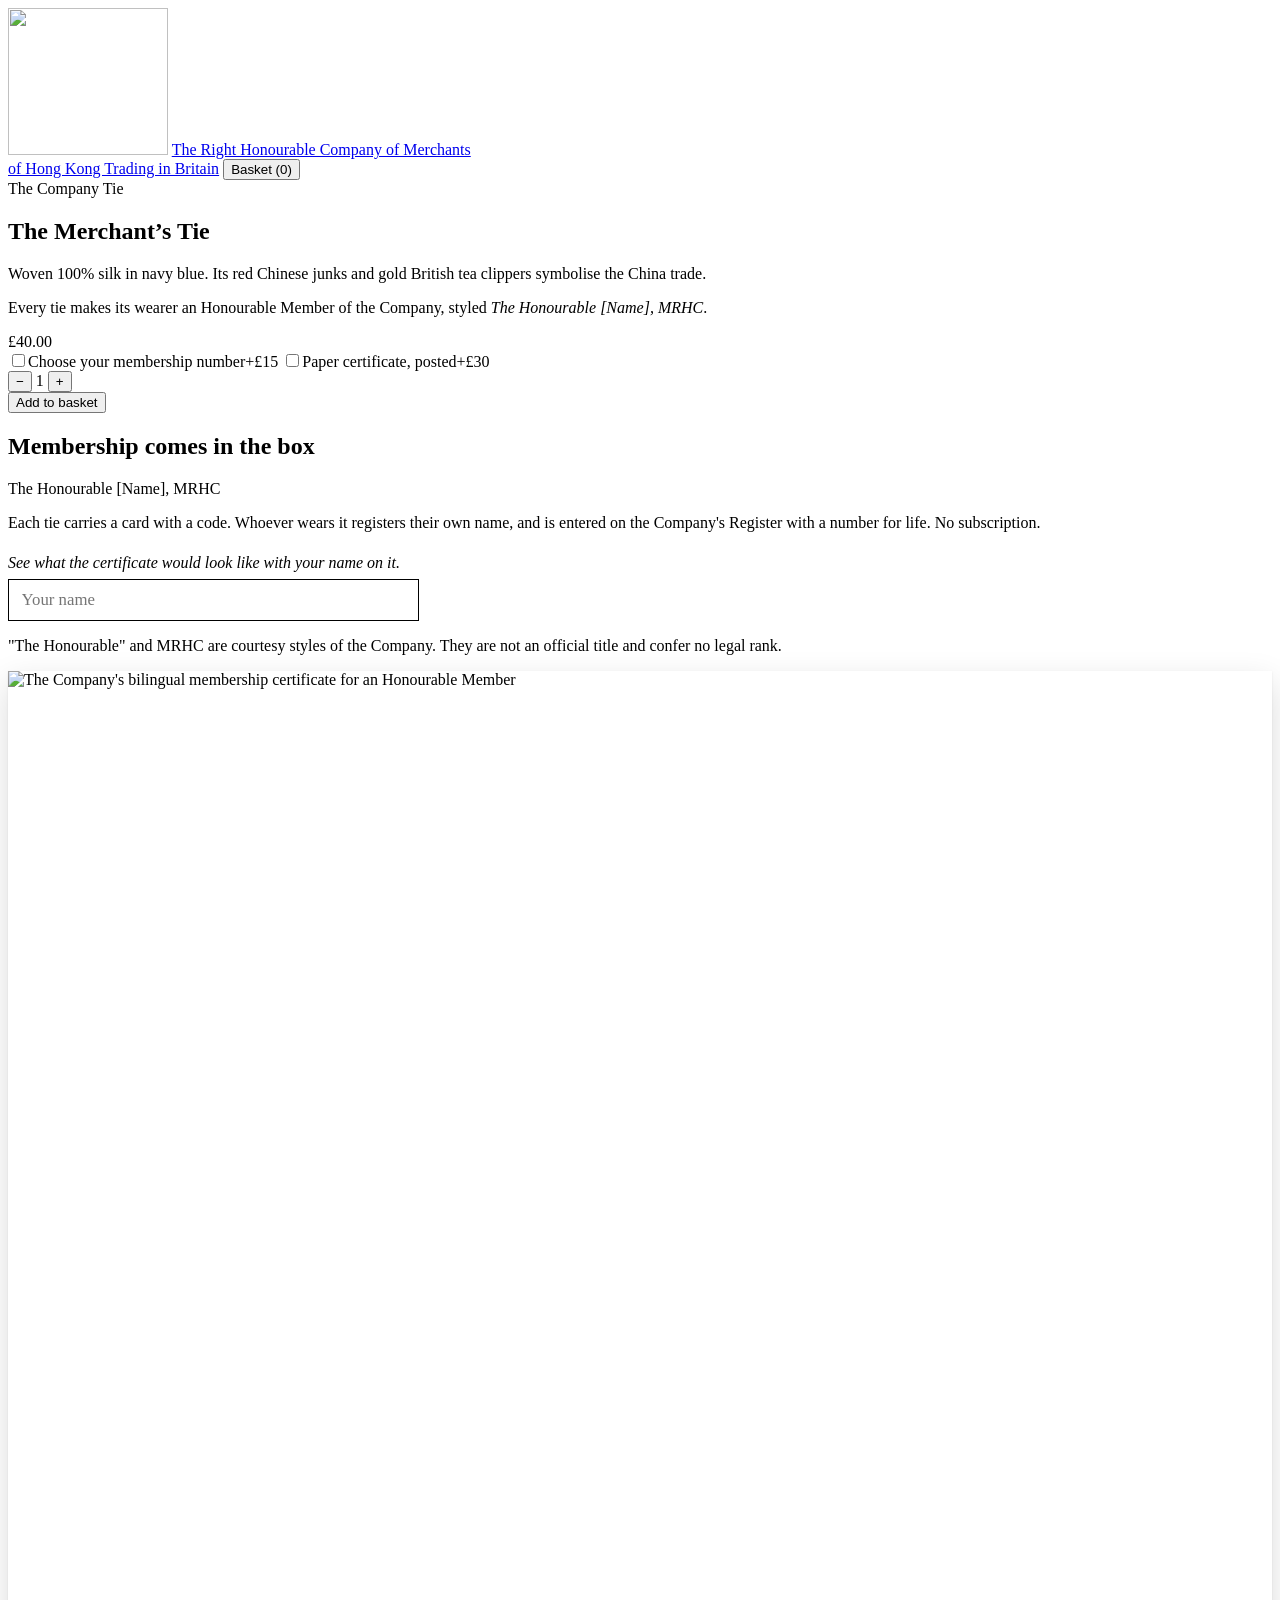
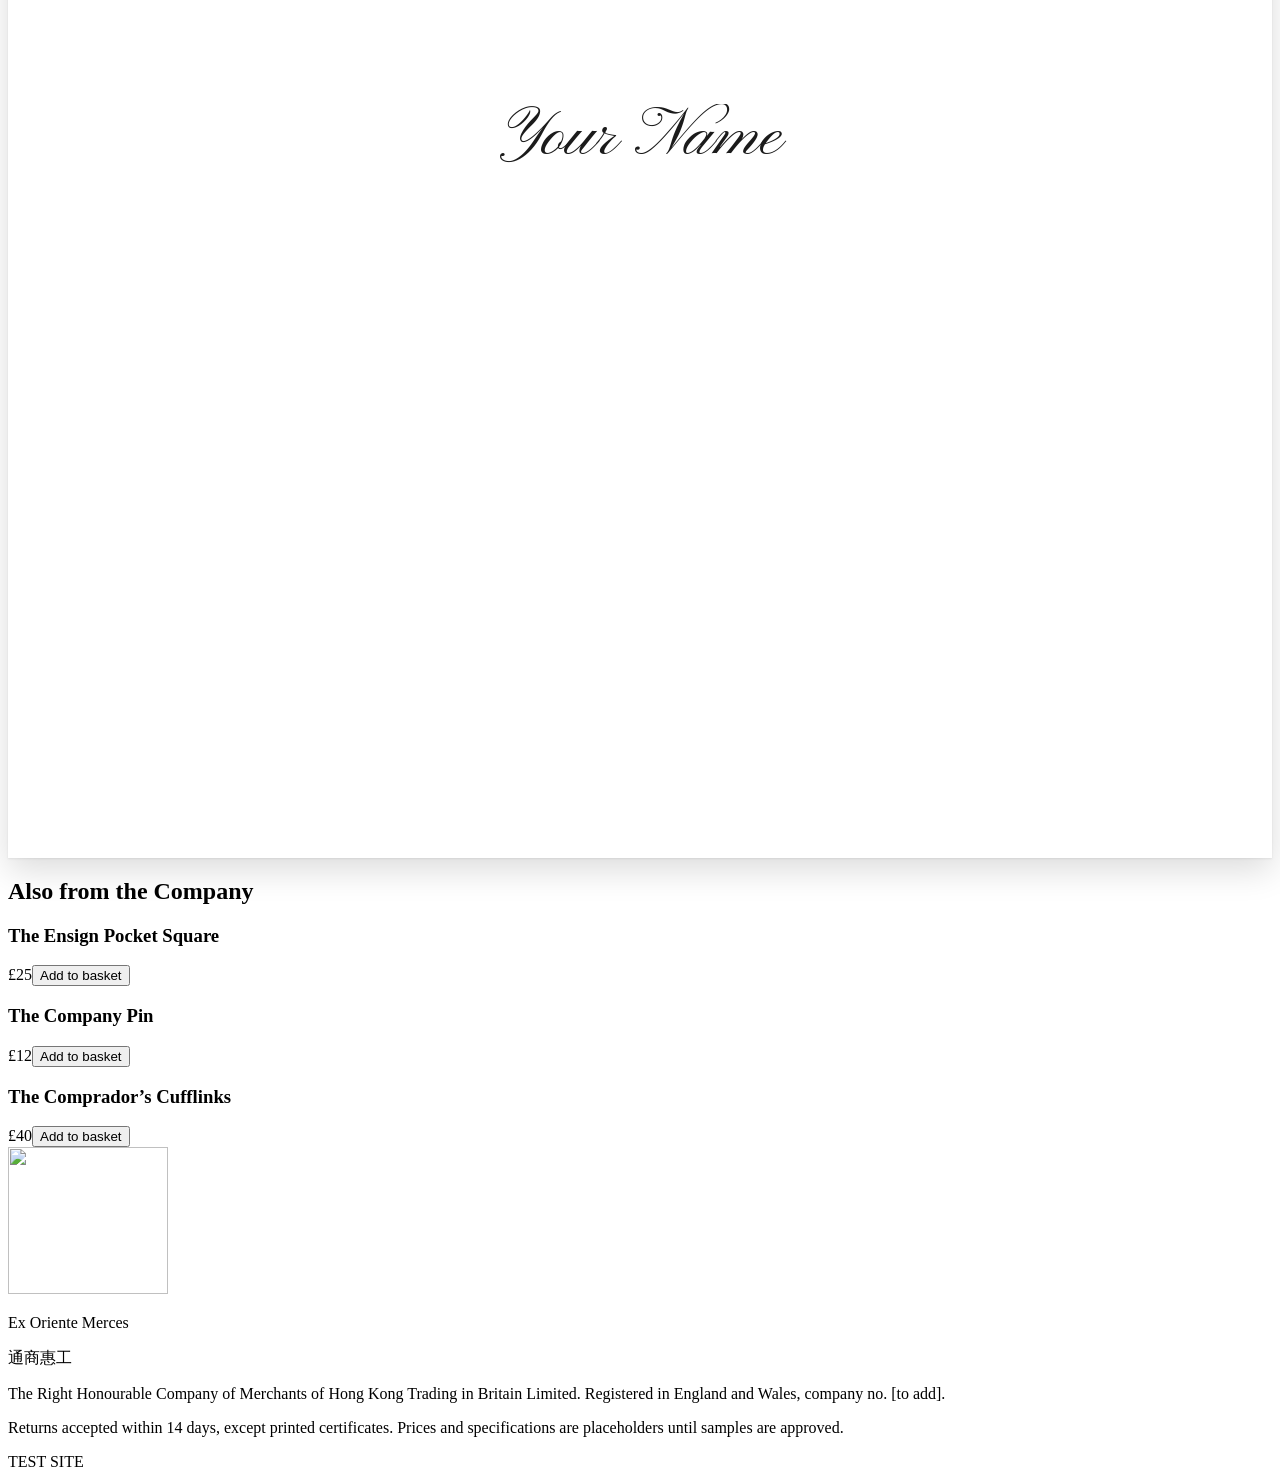
==== index.html @ 0047c5b0 "Certificate preview: name overlay field; clear name line in image" ====
<!doctype html>
<html lang="en-GB">
<head>
<meta charset="utf-8">
<meta name="viewport" content="width=device-width, initial-scale=1, viewport-fit=cover">
<meta name="color-scheme" content="light only">
<meta name="robots" content="noindex, nofollow">
<title>The Right Honourable Company of Merchants</title>
<meta name="description" content="The Merchant's Tie: woven 100% silk in navy blue with red Chinese junks and gold British tea clippers. Every tie admits its wearer as an Honourable Member of the Company.">
<link rel="icon" href="assets/favicon.png">
<link rel="preconnect" href="https://fonts.googleapis.com">
<link rel="preconnect" href="https://fonts.gstatic.com" crossorigin>
<link rel="stylesheet" href="https://fonts.googleapis.com/css2?family=Libre+Caslon+Display&family=Libre+Caslon+Text:ital@0;1&family=Pinyon+Script&family=Noto+Serif+TC:wght@900&display=swap">
<link rel="stylesheet" href="styles.css">
<style>
.cert2{margin:0;position:relative;container-type:inline-size;box-shadow:0 1px 2px rgba(0,0,0,.08),0 12px 32px rgba(0,0,0,.14);background:#fff}
.cert2 img{display:block;width:100%;height:auto}
.cert2 .nm{position:absolute;left:8%;right:8%;top:var(--name-y,59.7%);transform:translateY(-50%);text-align:center;font-family:"Pinyon Script",cursive;font-size:var(--fs,5.4cqw);line-height:1;color:#1b1b1b;white-space:nowrap;overflow:hidden}
.cname{display:block;margin:1.4em 0 .4em}
.cname span{display:block;font-style:italic;margin-bottom:.45em}
.cname input{width:100%;max-width:24rem;font:inherit;font-size:1.05rem;padding:.6em .75em;border:1px solid currentColor;border-radius:0;background:#fff;color:inherit}
</style>
</head>
<body>
<header class="masthead">
  <div class="wrap">
    <img src="assets/insignia.webp" alt="" width="160" height="147">
    <a class="title" href="/">The Right Honourable Company of Merchants<br>of Hong Kong Trading in Britain</a>
    <span class="rule" aria-hidden="true"></span>
    <button class="basket" id="openBasket" type="button">Basket (<span id="count">0</span>)</button>
  </div>
</header>

<main>
  <div class="wrap">
    <section class="product">
      <div class="shot"><div class="art" data-art="tie"></div></div>
      <form class="buy" id="tieForm" novalidate>
        <span class="eyebrow">The Company Tie</span>
        <h1>The Merchant&rsquo;s Tie</h1>
        <div class="lede">
          <p>Woven 100% silk in navy blue. Its red Chinese junks and gold British tea clippers symbolise the China trade.</p>
          <p>Every tie makes its wearer an Honourable Member of the Company, styled <i>The Honourable [Name], MRHC</i>.</p>
        </div>
        <span class="price" id="tieTotal">£40.00</span>
        <div class="opts">
          <label class="opt"><input type="checkbox" id="optNum">Choose your membership number<span class="p">+£15</span></label>
          <div class="numbox" id="numBox" hidden>
            <input type="number" id="num" min="100" max="1000000" inputmode="numeric" value="1888" aria-label="Membership number">
            <span class="hint">Any free number from 100 to 1,000,000.</span>
            <span class="err" id="numErr" hidden>Enter a whole number from 100 to 1,000,000.</span>
          </div>
          <label class="opt"><input type="checkbox" id="optCert">Paper certificate, posted<span class="p">+£30</span></label>
        </div>
        <div class="row">
          <div class="qty" role="group" aria-label="Quantity">
            <button type="button" id="qtyDown" aria-label="One fewer">−</button>
            <output id="qty" aria-live="polite">1</output>
            <button type="button" id="qtyUp" aria-label="One more">+</button>
          </div>
          <button class="btn" type="submit">Add to basket</button>
        </div>
        <span class="hint" id="qtyHint" hidden>A chosen number belongs to one tie.</span>
      </form>
    </section>

    <section class="member">
      <div class="txt">
        <h2>Membership comes in the box</h2>
        <p class="styled">The Honourable [Name], MRHC</p>
        <p>Each tie carries a card with a code. Whoever wears it registers their own name, and is entered on the Company's Register with a number for life. No subscription.</p>
        <label class="cname"><span>See what the certificate would look like with your name on it.</span>
          <input id="certName" type="text" maxlength="40" placeholder="Your name" autocomplete="name"></label>
        <p class="small">"The Honourable" and MRHC are courtesy styles of the Company. They are not an official title and confer no legal rank.</p>
      </div>
      <figure class="cert2" aria-label="Membership certificate preview">
        <img src="https://raw.githubusercontent.com/CromwellCruiser/rhcmhkweb/main/certificate.webp" alt="The Company's bilingual membership certificate for an Honourable Member" width="1241" height="1754" loading="lazy">
        <span class="nm" id="certOut" aria-live="polite">Your Name</span>
      </figure>
      <span id="cNum" hidden>001888</span>
    </section>

    <section class="also">
      <h2>Also from the Company</h2>
      <div class="items">
        <article class="item">
          <div class="pic"><div class="art" data-art="square"></div></div>
          <div class="info">
            <h3>The Ensign Pocket Square</h3>
            <div class="buyline"><span>£25</span><button class="add" type="button" data-add="square">Add to basket</button></div>
          </div>
        </article>
        <article class="item">
          <div class="pic"><div class="art" data-art="pin"></div></div>
          <div class="info">
            <h3>The Company Pin</h3>
            <div class="buyline"><span>£12</span><button class="add" type="button" data-add="pin">Add to basket</button></div>
          </div>
        </article>
        <article class="item">
          <div class="pic"><div class="art" data-art="cufflinks"></div></div>
          <div class="info">
            <h3>The Comprador&rsquo;s Cufflinks</h3>
            <div class="buyline"><span>£40</span><button class="add" type="button" data-add="cufflinks">Add to basket</button></div>
          </div>
        </article>
      </div>
    </section>
  </div>
</main>

<footer>
  <div class="wrap">
    <div class="motto">
      <img src="assets/insignia.webp" alt="" width="160" height="147">
      <p class="la" lang="la">Ex Oriente Merces</p>
      <p class="zh" lang="zh-Hant">通商惠工</p>
    </div>
    <p>The Right Honourable Company of Merchants of Hong Kong Trading in Britain Limited. Registered in England and Wales, company no. [to add].</p>
    <p>Returns accepted within 14 days, except printed certificates. Prices and specifications are placeholders until samples are approved.</p>
  </div>
</footer>

<span class="badge">TEST SITE</span>

<div class="scrim" id="scrim" hidden></div>
<aside class="drawer" id="drawer" hidden aria-label="Basket">
  <header><h2>Basket</h2><button class="x" id="closeBasket" type="button" aria-label="Close basket">×</button></header>
  <div class="lines" id="lines"></div>
  <div class="f">
    <div class="tot"><span>Total</span><b id="bTotal">£0.00</b></div>
    <button class="btn" id="checkout" type="button">Checkout</button>
    <p class="note" id="checkoutMsg" hidden>Payment is not connected on this test site.</p>
  </div>
</aside>
<script src="site.js"></script>
<script>
(function(){
  var i=document.getElementById("certName"), o=document.getElementById("certOut");
  if(!i||!o) return;
  function upd(){
    var v=i.value.replace(/\s+/g," ").trim()||"Your Name";
    o.textContent=v;
    o.style.setProperty("--fs", Math.min(5.4, 5.4*30/Math.max(v.length,1)).toFixed(2)+"cqw");
  }
  i.addEventListener("input",upd); upd();
})();
</script>
</body>
</html>
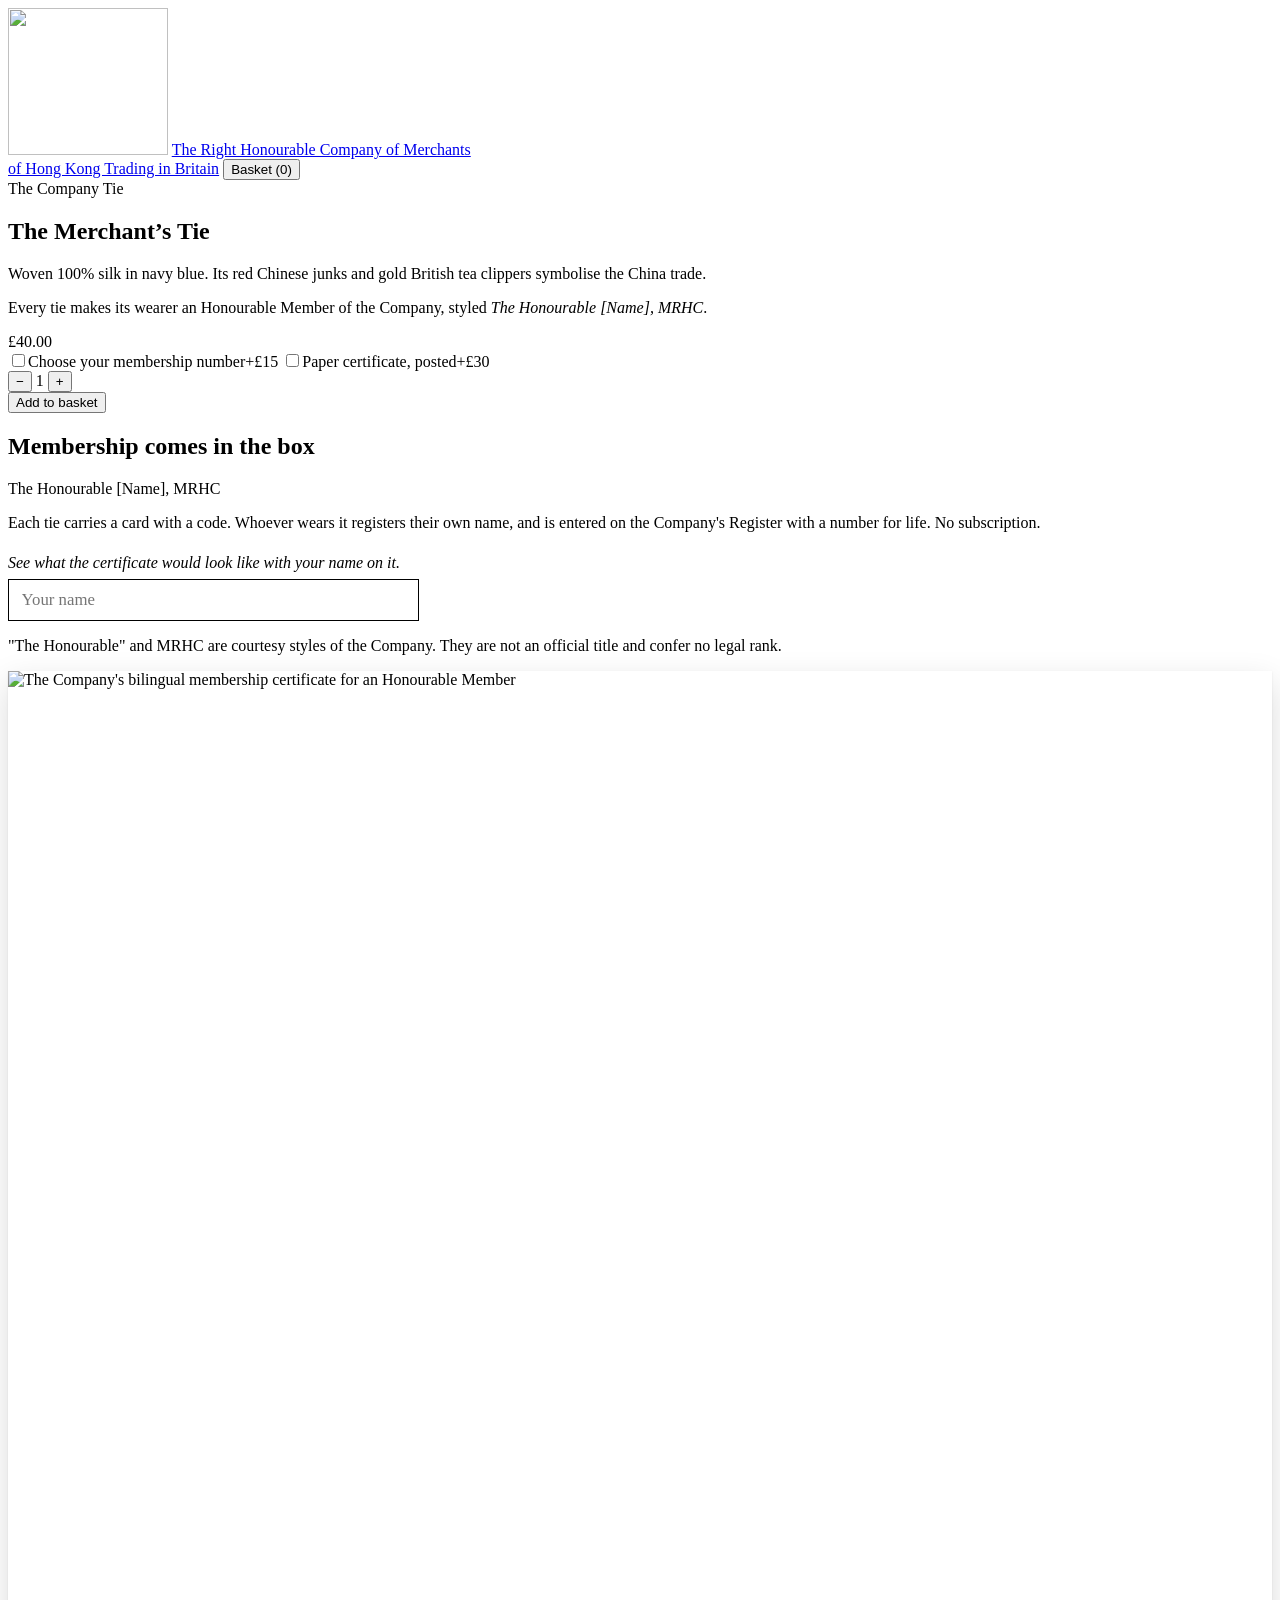
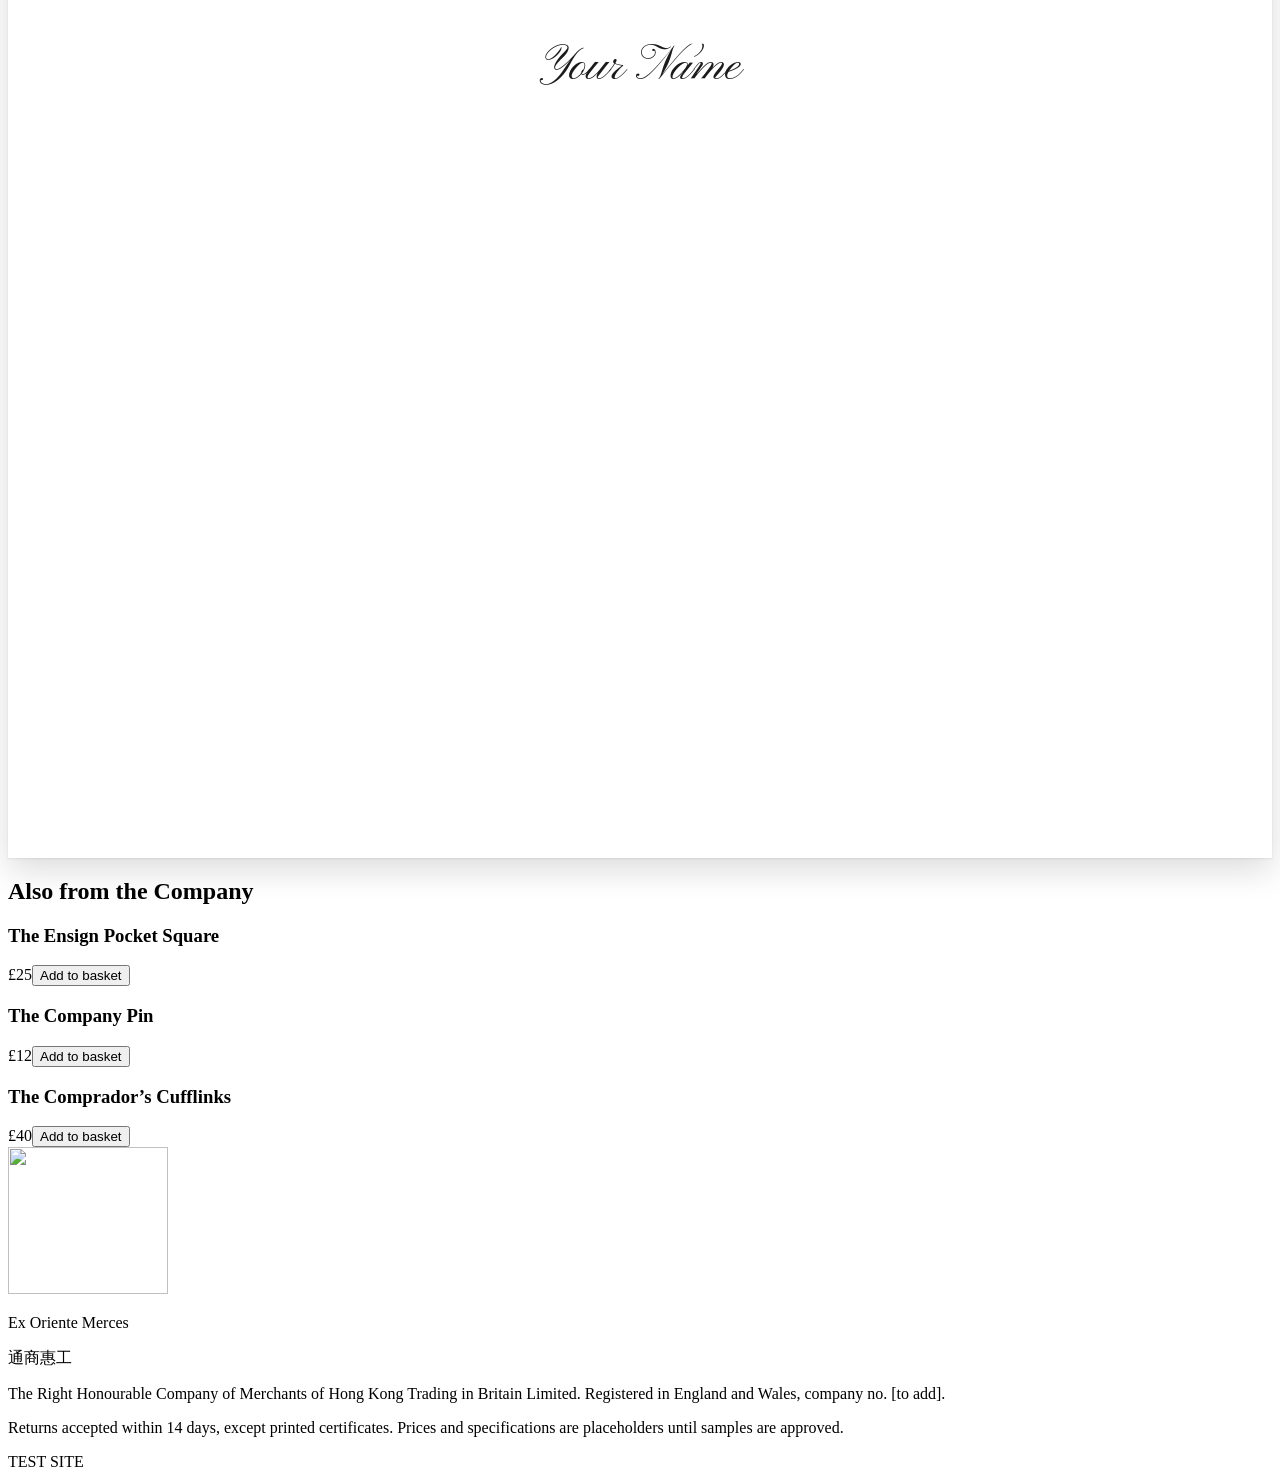
==== commit 48bec565: "Use the Word-exported certificate; retune name overlay" ====
--- a/index.html
+++ b/index.html
@@ -15,7 +15,7 @@
 <style>
 .cert2{margin:0;position:relative;container-type:inline-size;box-shadow:0 1px 2px rgba(0,0,0,.08),0 12px 32px rgba(0,0,0,.14);background:#fff}
 .cert2 img{display:block;width:100%;height:auto}
-.cert2 .nm{position:absolute;left:8%;right:8%;top:var(--name-y,59.7%);transform:translateY(-50%);text-align:center;font-family:"Pinyon Script",cursive;font-size:var(--fs,5.4cqw);line-height:1;color:#1b1b1b;white-space:nowrap;overflow:hidden}
+.cert2 .nm{position:absolute;left:8%;right:8%;top:var(--name-y,55.8%);transform:translateY(-50%);text-align:center;font-family:"Pinyon Script",cursive;font-size:var(--fs,3.85cqw);line-height:1;color:#1b1b1b;white-space:nowrap;overflow:hidden}
 .cname{display:block;margin:1.4em 0 .4em}
 .cname span{display:block;font-style:italic;margin-bottom:.45em}
 .cname input{width:100%;max-width:24rem;font:inherit;font-size:1.05rem;padding:.6em .75em;border:1px solid currentColor;border-radius:0;background:#fff;color:inherit}
@@ -141,7 +141,7 @@
   function upd(){
     var v=i.value.replace(/\s+/g," ").trim()||"Your Name";
     o.textContent=v;
-    o.style.setProperty("--fs", Math.min(5.4, 5.4*30/Math.max(v.length,1)).toFixed(2)+"cqw");
+    o.style.setProperty("--fs", Math.min(3.85, 3.85*21/Math.max(v.length,1)).toFixed(2)+"cqw");
   }
   i.addEventListener("input",upd); upd();
 })();
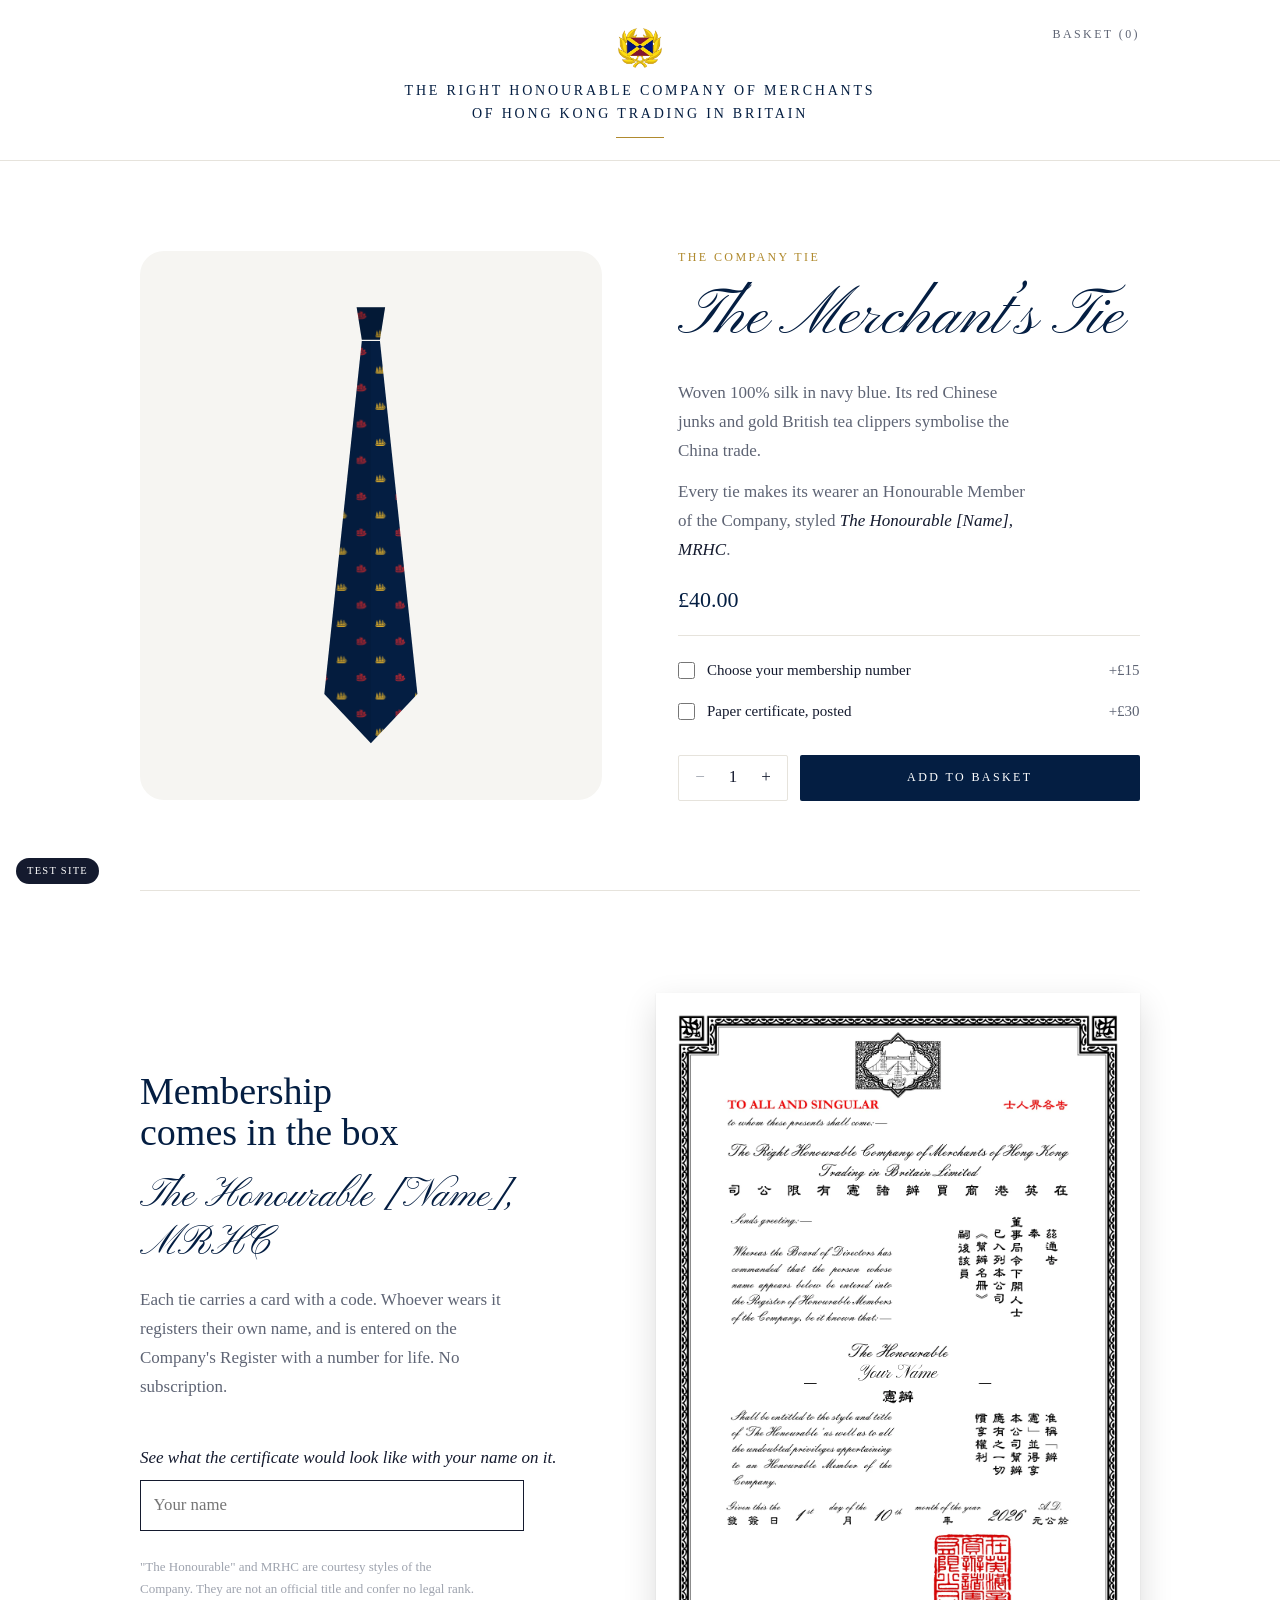
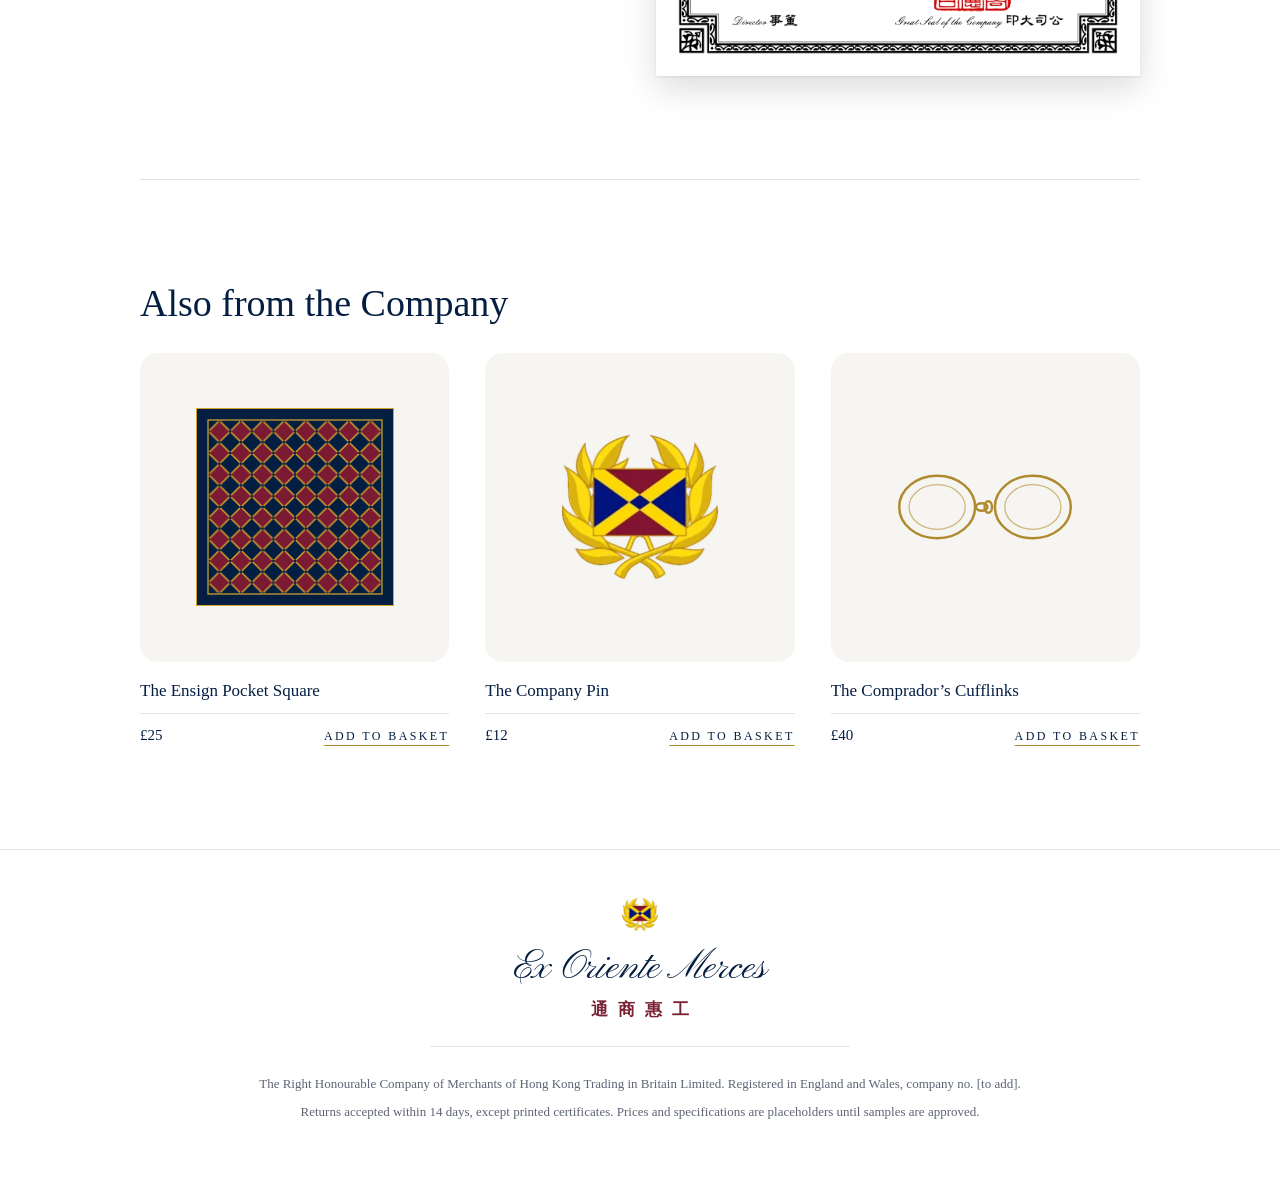
==== commit d6628f45: "Serve certificate from the site itself" ====
--- a/index.html
+++ b/index.html
@@ -74,7 +74,7 @@
         <p class="small">"The Honourable" and MRHC are courtesy styles of the Company. They are not an official title and confer no legal rank.</p>
       </div>
       <figure class="cert2" aria-label="Membership certificate preview">
-        <img src="https://raw.githubusercontent.com/CromwellCruiser/rhcmhkweb/main/certificate.webp" alt="The Company's bilingual membership certificate for an Honourable Member" width="1241" height="1754" loading="lazy">
+        <img src="certificate.webp" alt="The Company's bilingual membership certificate for an Honourable Member" width="1241" height="1754" loading="lazy">
         <span class="nm" id="certOut" aria-live="polite">Your Name</span>
       </figure>
       <span id="cNum" hidden>001888</span>
--- a/styles.css
+++ b/styles.css
@@ -0,0 +1,138 @@
+/* The Company: one product, said simply. White, near-black ink, one claret accent. */
+:root{
+  color-scheme:light;
+  --ink:#141A2E; --navy:#041E42; --muted:#5E6474; --faint:#9EA3AE; --line:#E6E3DC; --tile:#F6F5F2; --accent:#7A2233; --gold:#B08A2E;
+  --sans:"Libre Caslon Text","Iowan Old Style",Georgia,serif;
+  --display:"Libre Caslon Display","Libre Caslon Text",Georgia,serif;
+  --serif:"Libre Caslon Text",Georgia,serif;
+  --script:"Pinyon Script","Snell Roundhand","Apple Chancery",cursive;
+  --zh:"Noto Serif TC","Songti TC",serif;
+  /* Type scale. Text sizes: 13 small print, 15 interface, 17 body, 22 price.
+     Spaced capitals: always 12px at .2em (the masthead title is the one exception, larger).
+     Display cut only for section headings; script only for names and styles. */
+  --fs-small:13px; --fs-ui:15px; --fs-body:17px; --fs-price:22px;
+  --track:.2em;
+  --h2:clamp(28px,3.2vw,38px);
+  --script-2:clamp(30px,3.4vw,40px);
+}
+*{box-sizing:border-box}
+[hidden]{display:none!important}
+html{background:#fff;-webkit-text-size-adjust:100%}
+body{background:#fff;color:var(--ink);font:400 var(--fs-body)/1.7 var(--sans);margin:0;-webkit-font-smoothing:antialiased}
+img{max-width:100%;display:block}
+h1,h2,h3{font-family:var(--display);font-weight:400;letter-spacing:0;line-height:1.1;margin:0;text-wrap:balance}
+h2{font-size:var(--h2);color:var(--navy)}
+p{margin:0}
+button,input{font:inherit;color:inherit}
+:focus-visible{outline:2px solid var(--accent);outline-offset:3px}
+.wrap{max-width:1080px;margin:0 auto;padding-inline:clamp(16px,4vw,40px)}
+.muted{color:var(--muted)}
+
+/* Header */
+.masthead{border-bottom:1px solid var(--line)}
+.masthead .wrap{position:relative;display:grid;justify-items:center;gap:12px;padding-block:28px 22px;text-align:center}
+.masthead img{width:44px;height:auto}
+.masthead .title{font:400 clamp(12px,1.25vw,14px)/1.6 var(--sans);letter-spacing:var(--track);text-transform:uppercase;color:var(--navy);text-decoration:none}
+.masthead .rule{display:block;width:48px;height:1px;background:var(--gold)}
+.basket{position:absolute;right:clamp(16px,4vw,40px);top:22px;background:none;border:0;padding:6px 0;font:400 12px/1 var(--sans);letter-spacing:var(--track);text-transform:uppercase;color:var(--muted);cursor:pointer}
+.basket:hover{color:var(--ink)}
+@media (max-width:640px){.masthead .wrap{padding-top:52px}.basket{top:16px}}
+
+/* The tie panel takes its height from the text column beside it, never more. */
+.product{display:grid;grid-template-columns:minmax(0,1fr) minmax(0,1fr);gap:clamp(32px,6vw,80px);align-items:stretch;padding-block:clamp(40px,7vw,96px)}
+.shot{position:relative;background:var(--tile);border-radius:24px;min-height:420px;max-width:100%}
+.shot .art{position:absolute;inset:10% 8%}
+.shot .art svg{display:block}
+@media (max-width:820px){.product{grid-template-columns:minmax(0,1fr)}.shot{aspect-ratio:1/1;min-height:0}.shot .art{inset:10%}}
+.buy{display:grid;gap:24px;min-width:0;container-type:inline-size}
+.eyebrow{font:400 12px/1 var(--sans);letter-spacing:var(--track);text-transform:uppercase;color:var(--gold)}
+/* "The Merchant's Tie" set in Pinyon Script is ~6.84em wide; 14cqi keeps it on one line at any column width.
+   It is held to one line only once that font has loaded (site.js adds .script-ready), so a fallback font can wrap. */
+.script-ready .buy h1{white-space:nowrap}
+.buy h1{font-family:var(--script);font-weight:400;font-size:min(80px,14cqi);line-height:1.15;color:var(--navy);letter-spacing:0;margin-top:-6px}
+.buy .lede{display:grid;gap:12px;color:var(--muted);max-width:42ch}
+.buy .lede i{color:var(--ink)}
+.price{font:400 var(--fs-price)/1 var(--sans);color:var(--navy)}
+.opts{display:grid;gap:4px;border-top:1px solid var(--line);padding-top:16px}
+.opt{display:flex;align-items:center;gap:12px;padding:6px 0;font-size:var(--fs-ui);cursor:pointer}
+.opt input{accent-color:var(--ink);width:17px;height:17px;margin:0}
+.opt .p{margin-left:auto;color:var(--muted)}
+.numbox{display:grid;gap:6px;padding:4px 0 8px 29px}
+.numbox input{width:100%;max-width:220px;padding:10px 12px;border:1px solid var(--line);border-radius:10px}
+.numbox input:focus{outline:none;border-color:var(--ink)}
+.hint{font-size:var(--fs-small);color:var(--muted)}
+.err{font-size:var(--fs-small);color:var(--accent)}
+.row{display:flex;align-items:center;gap:12px;flex-wrap:wrap}
+.qty{display:inline-flex;align-items:center;border:1px solid var(--line);border-radius:2px}
+.qty button{width:42px;height:44px;background:none;border:0;cursor:pointer}
+.qty button:disabled{color:var(--faint);cursor:default}
+.qty output{min-width:24px;text-align:center}
+.btn{flex:1;display:inline-flex;justify-content:center;align-items:center;gap:8px;min-height:46px;padding:0 24px;border-radius:2px;background:var(--navy);color:#fff;border:0;font-size:12px;letter-spacing:var(--track);text-transform:uppercase;cursor:pointer;text-decoration:none}
+.btn:hover{opacity:.88}
+
+/* Membership */
+.member{display:grid;grid-template-columns:minmax(0,1fr) minmax(0,1.1fr);gap:clamp(32px,6vw,80px);align-items:center;padding-block:clamp(56px,8vw,112px);border-top:1px solid var(--line)}
+@media (max-width:820px){.member{grid-template-columns:1fr}}
+.member .txt{display:grid;gap:18px;min-width:0}
+.member .styled{font-family:var(--script);font-size:var(--script-2);line-height:1.2;color:var(--navy)}
+.member p{color:var(--muted);max-width:44ch}
+.member .small{font-size:var(--fs-small);color:var(--faint);max-width:52ch}
+.cert{position:relative;aspect-ratio:1.414/1;max-width:100%;background:#fff;border:1px solid var(--line);border-radius:4px;box-shadow:0 30px 60px -40px rgba(10,12,30,.4);container-type:inline-size;overflow:hidden}
+.cert .rule{position:absolute;inset:4cqw;border:1px solid #B08A2E}
+.cert .in{position:absolute;inset:7cqw;display:grid;grid-template-rows:auto 1fr auto;text-align:center}
+.cert .top{display:flex;align-items:center;justify-content:center;gap:1.4cqw;font:400 1.5cqw/1.4 var(--sans);letter-spacing:.18em;text-transform:uppercase;color:#55555B}
+.cert .top img{width:5cqw;height:auto}
+.cert .mid{display:grid;align-content:center;gap:1.4cqw}
+.cert .zhr{font:900 3cqw/1 var(--zh);color:var(--accent);letter-spacing:.35em;margin-right:-.35em}
+.cert .who{font:400 7cqw/1.1 var(--script);color:#041E42}
+.cert .st{font:italic 400 2.3cqw/1.3 var(--serif);color:#5E6474}
+.cert .foot{display:flex;justify-content:space-between;align-items:end;font:400 1.4cqw/1.4 var(--sans);letter-spacing:.06em;color:var(--muted);text-align:left}
+.seal{width:7cqw;height:7cqw;background:var(--accent);color:#fff;display:grid;grid-template-columns:1fr 1fr;place-items:center;font:900 2.4cqw/1 var(--zh);padding:.5cqw;border-radius:.4cqw;transform:rotate(-4deg)}
+
+/* Also */
+.also{padding-block:clamp(56px,8vw,112px);border-top:1px solid var(--line)}
+.also h2{margin-bottom:28px}
+.items{display:grid;grid-template-columns:repeat(3,minmax(0,1fr));gap:clamp(20px,3vw,36px)}
+.item{display:grid;grid-template-rows:auto 1fr;gap:18px;min-width:0}
+.item .pic{background:var(--tile);border-radius:18px;aspect-ratio:1/1;display:grid;place-items:center;padding:18%;max-width:100%}
+.item .pic .art{width:100%;height:100%;display:grid;place-items:center}
+.item .pic img{height:auto;max-height:100%;object-fit:contain}
+.item .info{display:grid;grid-template-rows:1fr auto;gap:10px;min-width:0} /* price line pinned to the bottom so rules align across a row */
+/* Caslon Text, not Display: the display cut is drawn for large sizes and looks pinched at 20px. */
+.item h3{font:400 var(--fs-body)/1.35 var(--sans);color:var(--navy)}
+.item .buyline{display:flex;justify-content:space-between;align-items:baseline;gap:12px;padding-top:12px;border-top:1px solid var(--line)}
+.item .buyline span{font-size:var(--fs-ui);line-height:1;color:var(--navy)}
+.item .add{background:none;border:0;padding:0;font-size:12px;letter-spacing:var(--track);text-transform:uppercase;color:var(--navy);text-decoration:underline;text-decoration-color:var(--gold);text-underline-offset:5px;cursor:pointer}
+.item .add:hover{color:var(--accent)}
+@media (max-width:720px){
+  .items{grid-template-columns:1fr;gap:28px}
+  .item{grid-template-columns:120px minmax(0,1fr);grid-template-rows:none;gap:18px;align-items:start}
+  .item .pic{border-radius:12px;padding:14%}
+}
+
+footer{border-top:1px solid var(--line);padding-block:40px 72px;font-size:var(--fs-small);color:var(--muted)}
+footer .wrap{display:grid;gap:6px;justify-items:center;text-align:center}
+footer .motto{display:grid;justify-items:center;gap:10px;padding-block:8px 28px;margin-bottom:20px;border-bottom:1px solid var(--line);width:min(420px,100%)}
+footer .motto img{width:36px;height:auto;margin-bottom:4px}
+footer .motto .la{font:400 var(--script-2)/1.15 var(--script);color:var(--navy)}
+footer .motto .zh{font:900 17px/1 var(--zh);color:var(--accent);letter-spacing:.6em;margin-right:-.6em}
+.badge{position:fixed;left:16px;bottom:16px;z-index:30;font:400 10.5px/1 var(--sans);letter-spacing:.12em;padding:8px 11px;border-radius:999px;background:var(--ink);color:#fff}
+
+/* Basket */
+.scrim{position:fixed;inset:0;background:rgba(0,0,0,.25);z-index:40}
+.drawer{position:fixed;top:0;right:0;bottom:0;width:min(400px,100%);background:#fff;z-index:41;display:grid;grid-template-rows:auto 1fr auto;border-left:1px solid var(--line)}
+.drawer header{display:flex;justify-content:space-between;align-items:center;padding:18px 22px;border-bottom:1px solid var(--line)}
+.drawer h2{font:400 12px/1 var(--sans);letter-spacing:var(--track);text-transform:uppercase;color:var(--navy)}
+.x{background:none;border:1px solid var(--line);width:34px;height:34px;border-radius:999px;cursor:pointer}
+.lines{overflow:auto;padding:0 22px;display:grid;align-content:start}
+.ln{padding:16px 0;border-bottom:1px solid var(--line);display:grid;gap:4px}
+.ln .t{display:flex;justify-content:space-between;gap:12px}
+.ln .t b{font-weight:400}
+.ln .t span{}
+.ln ul{margin:0;padding-left:16px;font-size:var(--fs-small);color:var(--muted)}
+.ln .rm{justify-self:start;background:none;border:0;padding:0;font-size:var(--fs-small);color:var(--muted);text-decoration:underline;cursor:pointer}
+.empty{padding:24px 0;color:var(--muted)}
+.drawer .f{padding:18px 22px;border-top:1px solid var(--line);display:grid;gap:12px}
+.drawer .f .tot{display:flex;justify-content:space-between}
+.drawer .f .tot b{font-weight:400}
+.drawer .note{font-size:var(--fs-small);color:var(--muted)}
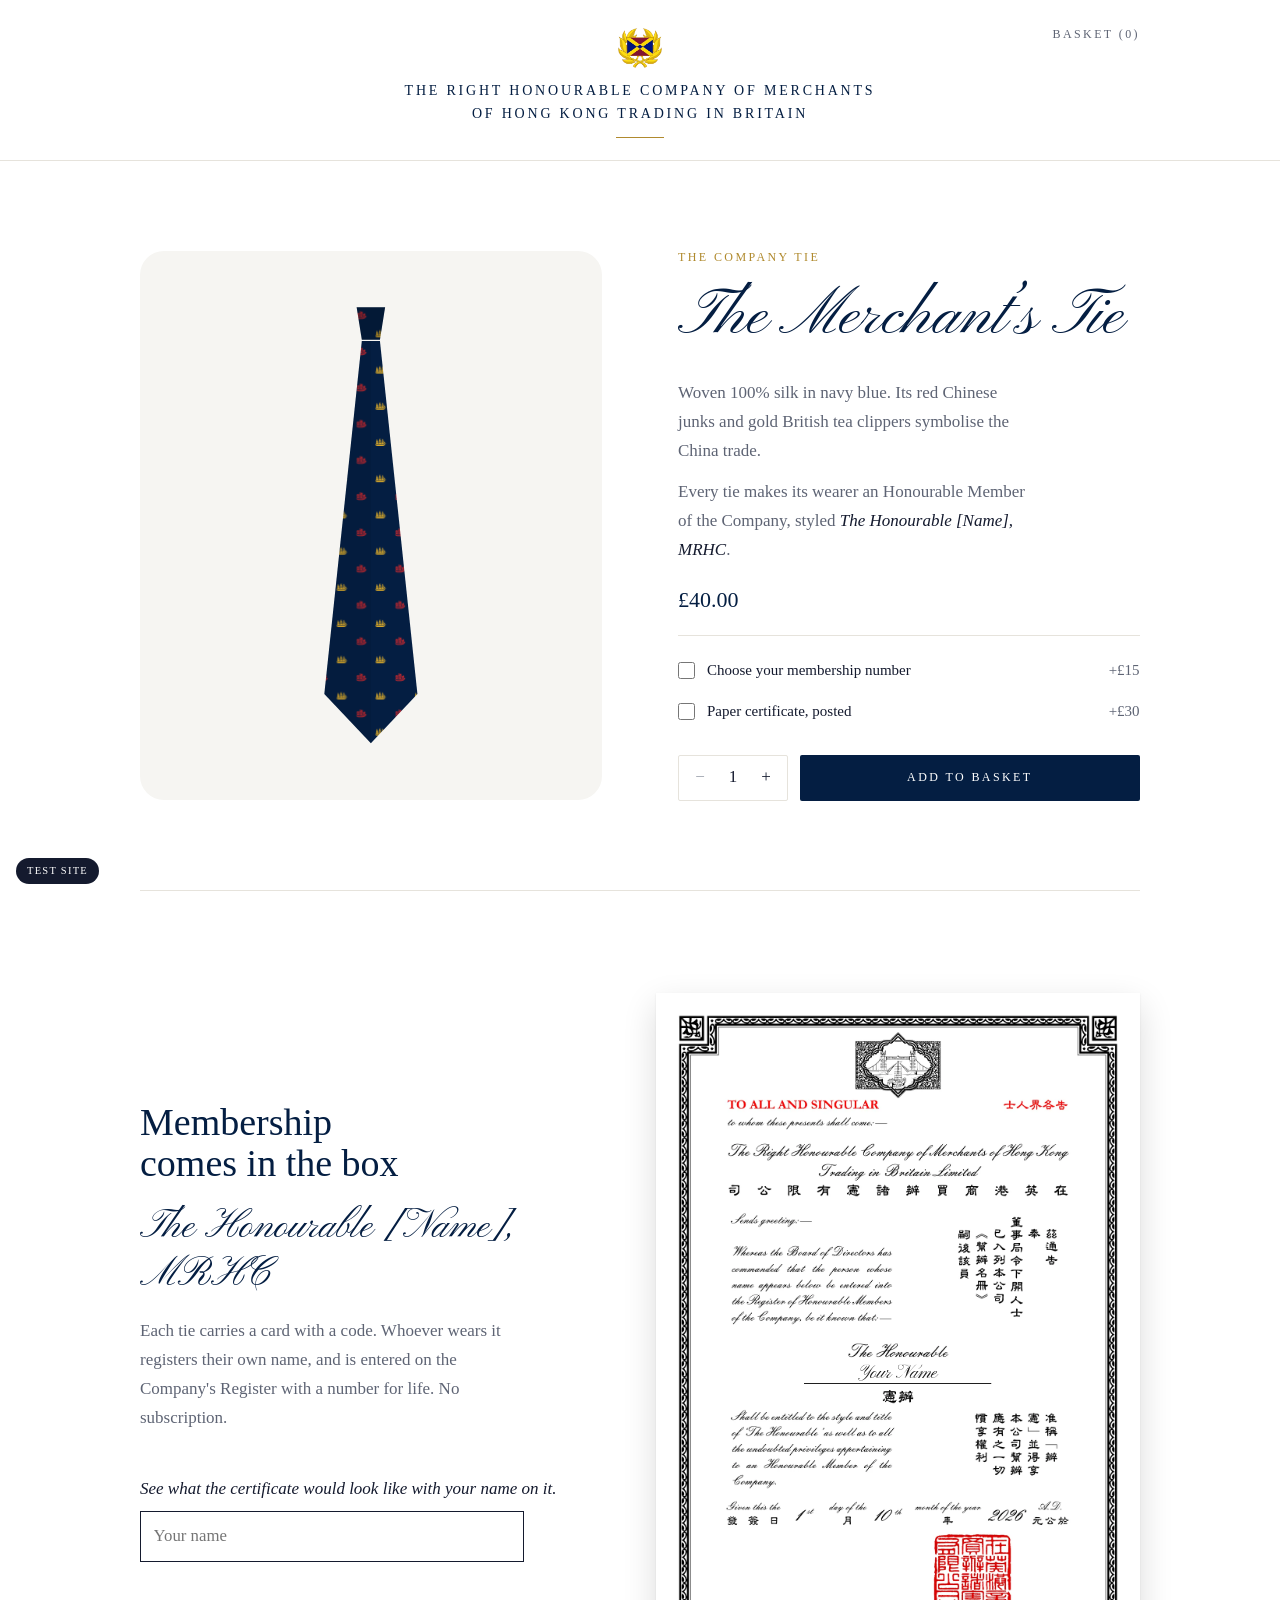
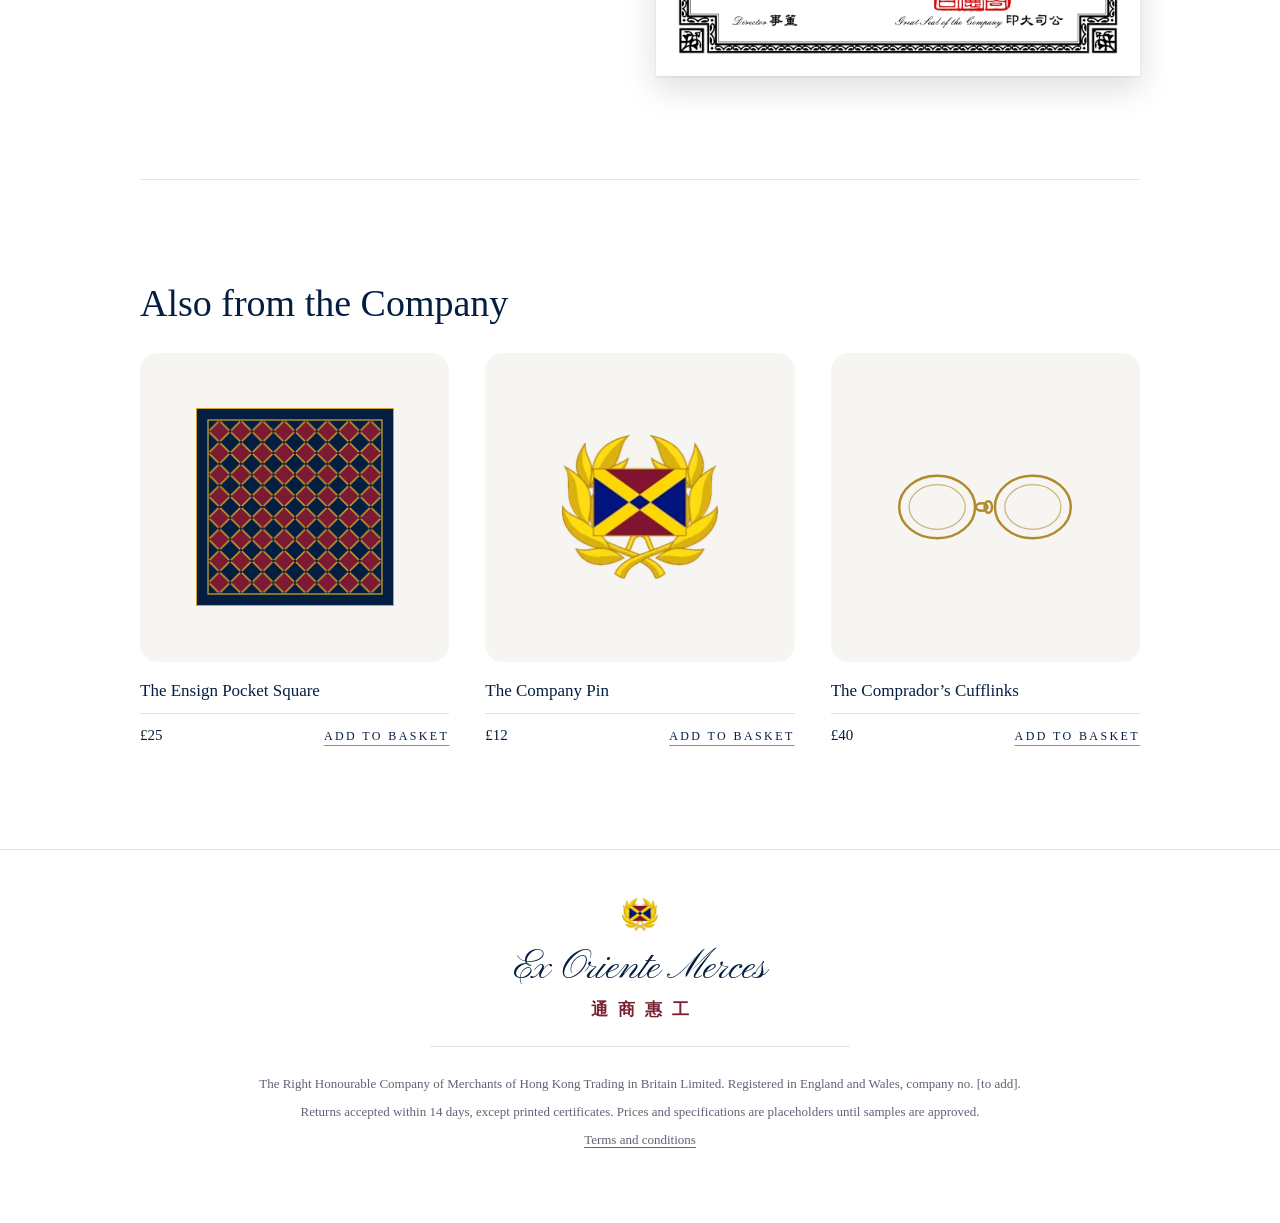
==== commit 00c54c73: "Restore name underline on certificate; move disclaimer to /terms page" ====
--- a/index.html
+++ b/index.html
@@ -19,6 +19,7 @@
 .cname{display:block;margin:1.4em 0 .4em}
 .cname span{display:block;font-style:italic;margin-bottom:.45em}
 .cname input{width:100%;max-width:24rem;font:inherit;font-size:1.05rem;padding:.6em .75em;border:1px solid currentColor;border-radius:0;background:#fff;color:inherit}
+footer a.tlink{font:inherit;color:inherit;text-decoration:underline;text-underline-offset:3px}
 </style>
 </head>
 <body>
@@ -71,7 +72,6 @@
         <p>Each tie carries a card with a code. Whoever wears it registers their own name, and is entered on the Company's Register with a number for life. No subscription.</p>
         <label class="cname"><span>See what the certificate would look like with your name on it.</span>
           <input id="certName" type="text" maxlength="40" placeholder="Your name" autocomplete="name"></label>
-        <p class="small">"The Honourable" and MRHC are courtesy styles of the Company. They are not an official title and confer no legal rank.</p>
       </div>
       <figure class="cert2" aria-label="Membership certificate preview">
         <img src="certificate.webp" alt="The Company's bilingual membership certificate for an Honourable Member" width="1241" height="1754" loading="lazy">
@@ -118,6 +118,7 @@
     </div>
     <p>The Right Honourable Company of Merchants of Hong Kong Trading in Britain Limited. Registered in England and Wales, company no. [to add].</p>
     <p>Returns accepted within 14 days, except printed certificates. Prices and specifications are placeholders until samples are approved.</p>
+    <p><a class="tlink" href="/terms">Terms and conditions</a></p>
   </div>
 </footer>
 
@@ -141,7 +142,7 @@
   function upd(){
     var v=i.value.replace(/\s+/g," ").trim()||"Your Name";
     o.textContent=v;
-    o.style.setProperty("--fs", Math.min(3.85, 3.85*21/Math.max(v.length,1)).toFixed(2)+"cqw");
+    o.style.setProperty("--fs", Math.min(3.85, 3.85*22/Math.max(v.length,1)).toFixed(2)+"cqw");
   }
   i.addEventListener("input",upd); upd();
 })();
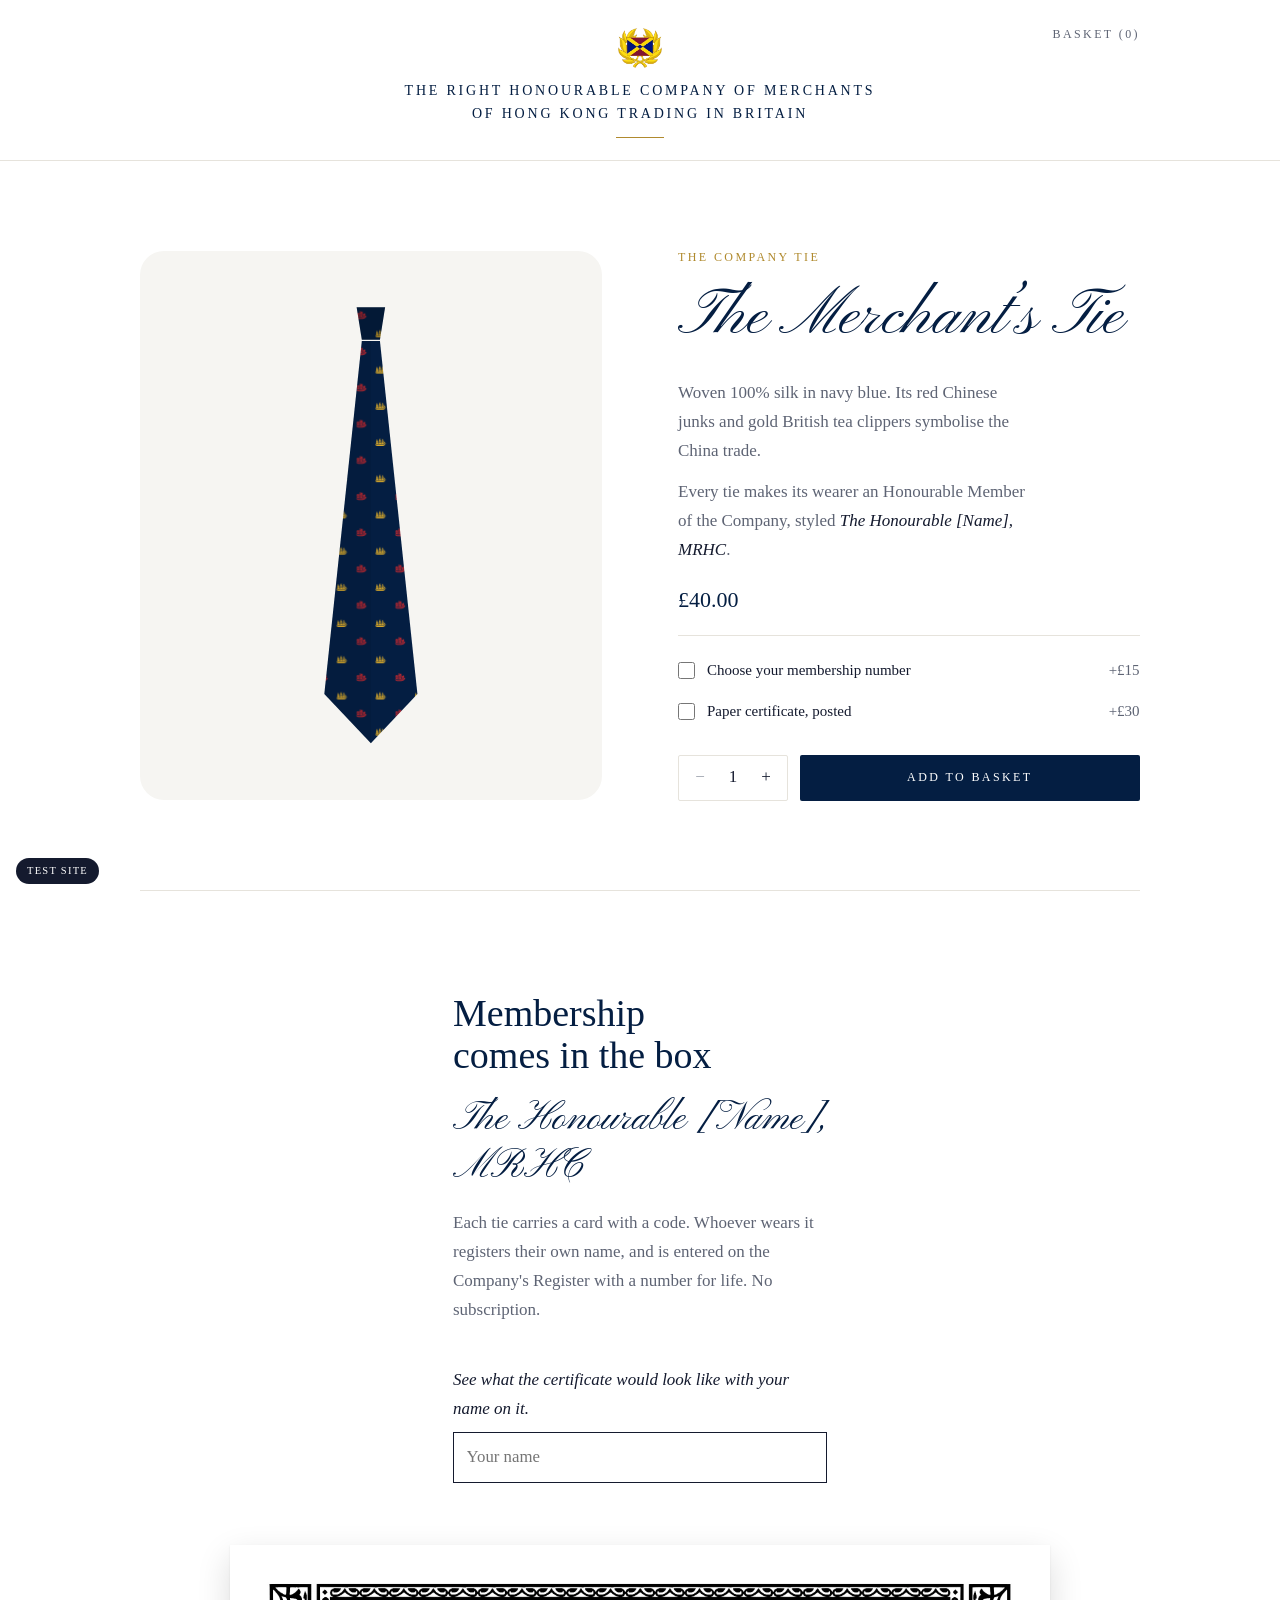
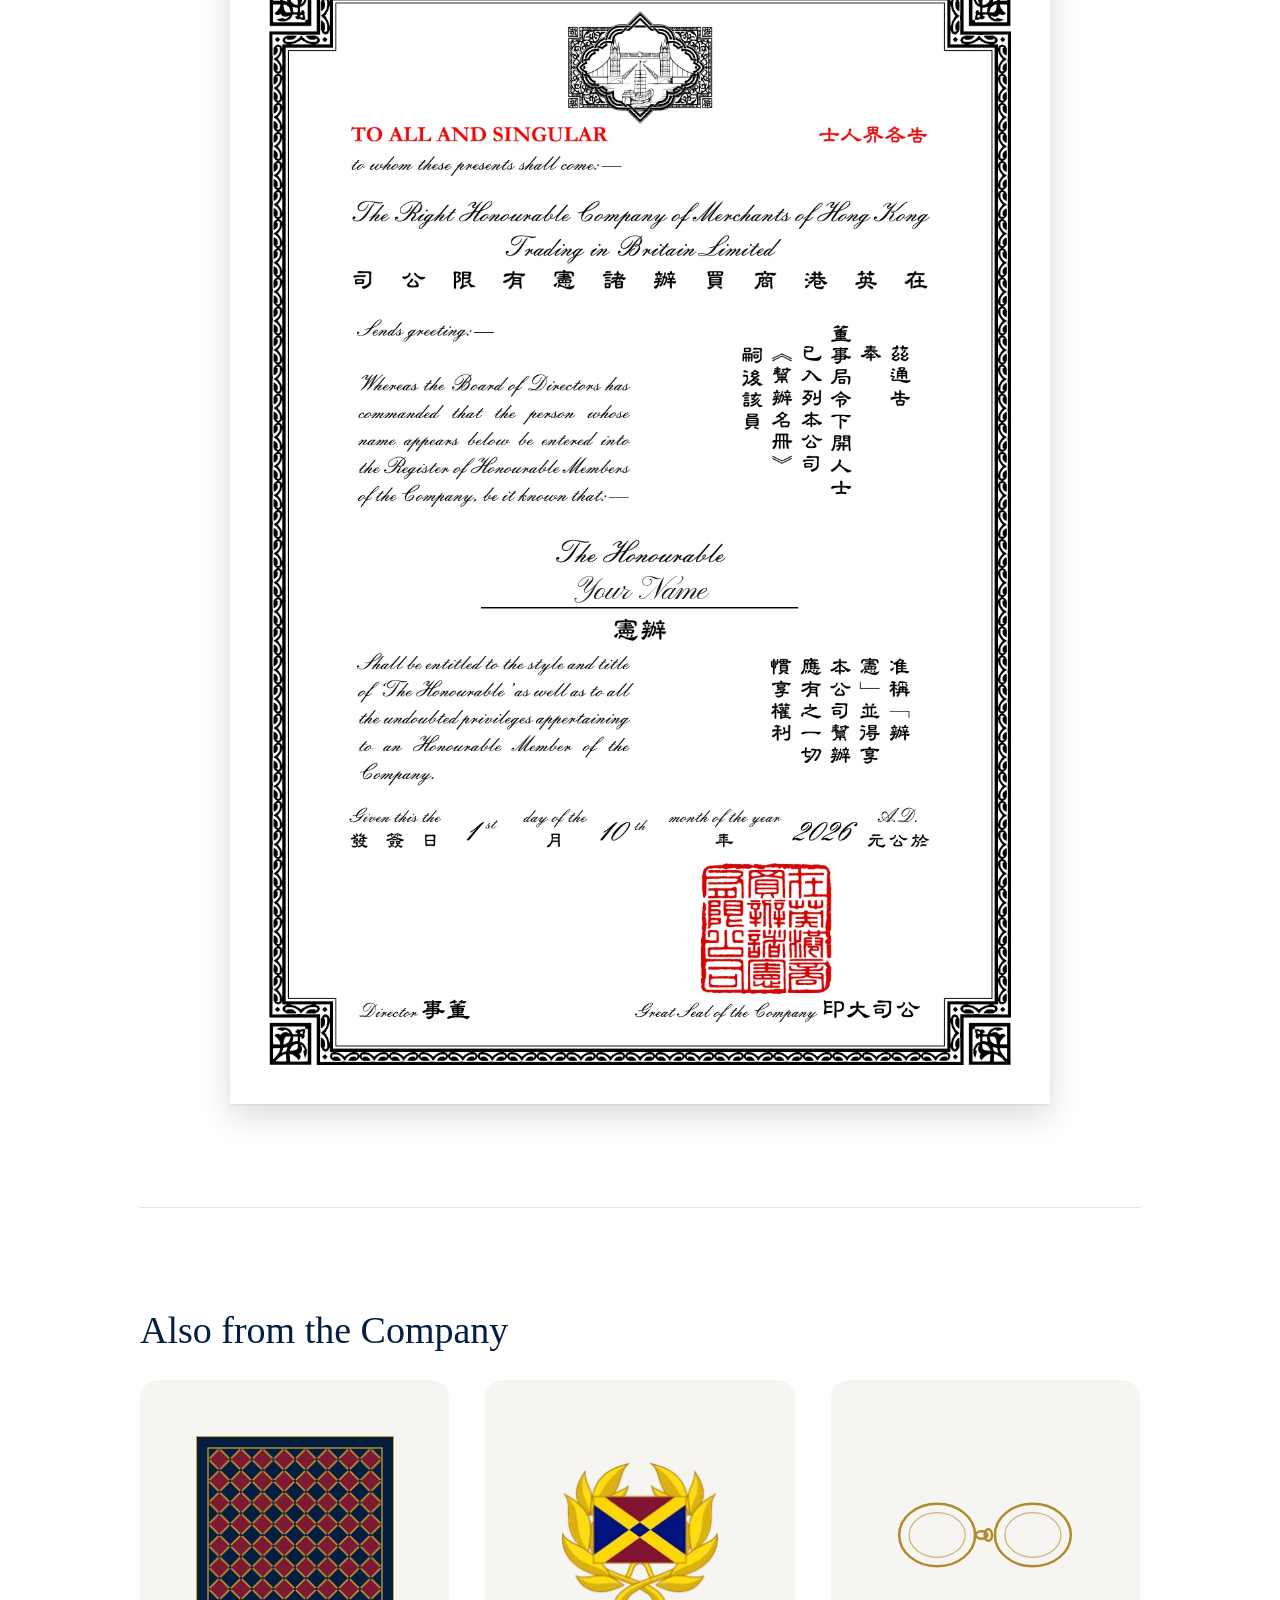
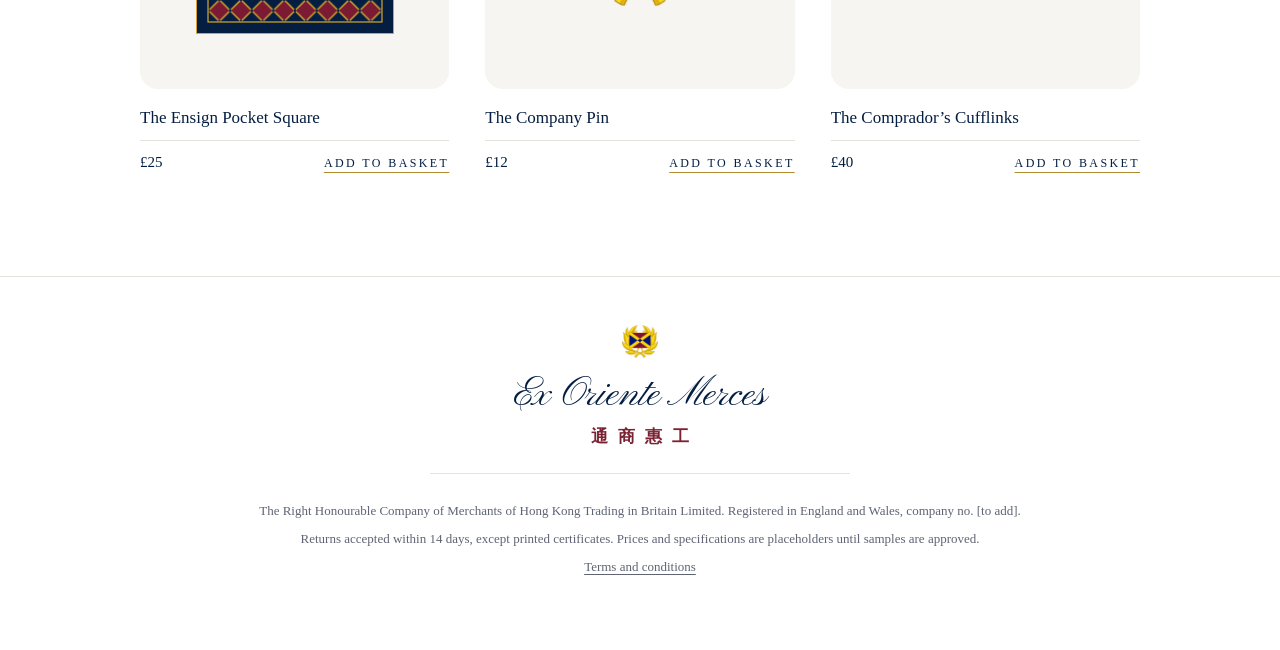
==== commit 2076e0e8: "Give the certificate preview its own full-width row (820px max)" ====
--- a/index.html
+++ b/index.html
@@ -20,6 +20,9 @@
 .cname span{display:block;font-style:italic;margin-bottom:.45em}
 .cname input{width:100%;max-width:24rem;font:inherit;font-size:1.05rem;padding:.6em .75em;border:1px solid currentColor;border-radius:0;background:#fff;color:inherit}
 footer a.tlink{font:inherit;color:inherit;text-decoration:underline;text-underline-offset:3px}
+.member{grid-template-columns:1fr;justify-items:center;row-gap:clamp(32px,5vw,56px)}
+.member .txt{justify-self:center;max-width:44ch}
+.cert2{width:min(100%,820px)}
 </style>
 </head>
 <body>
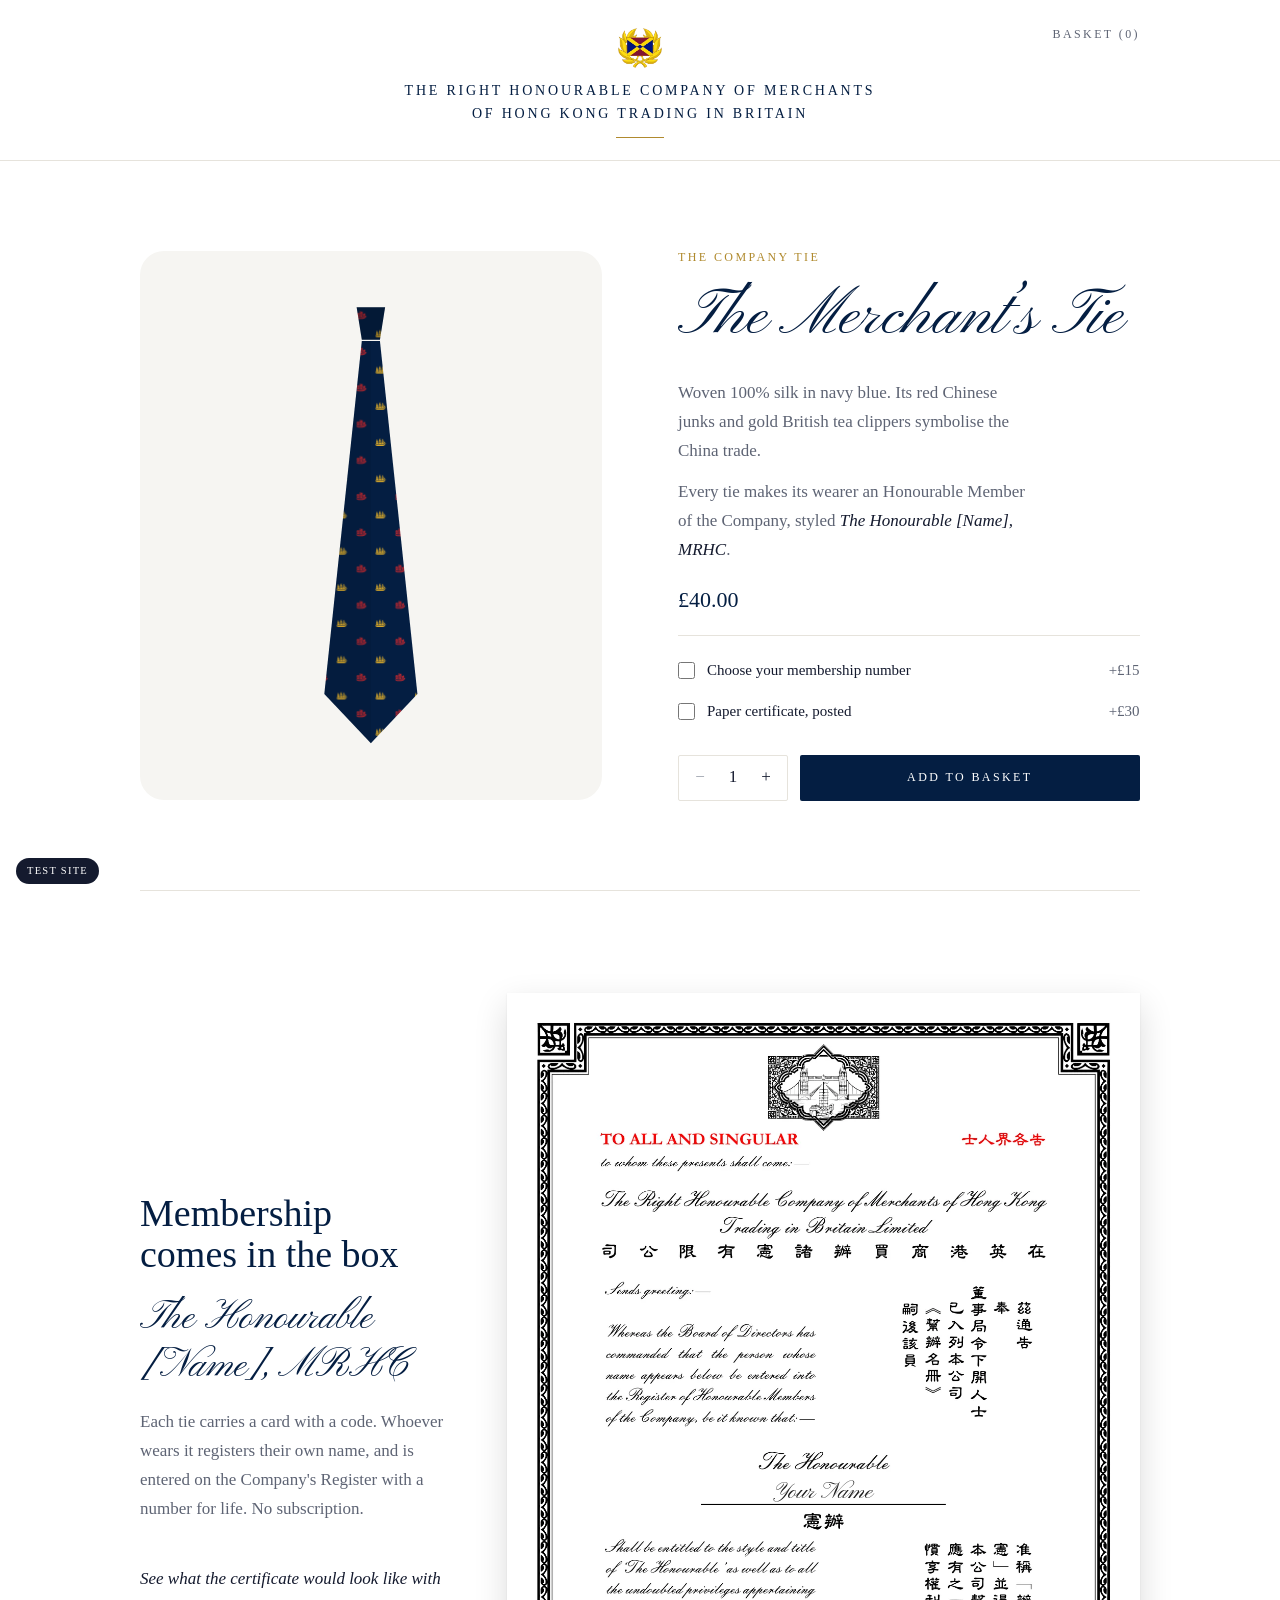
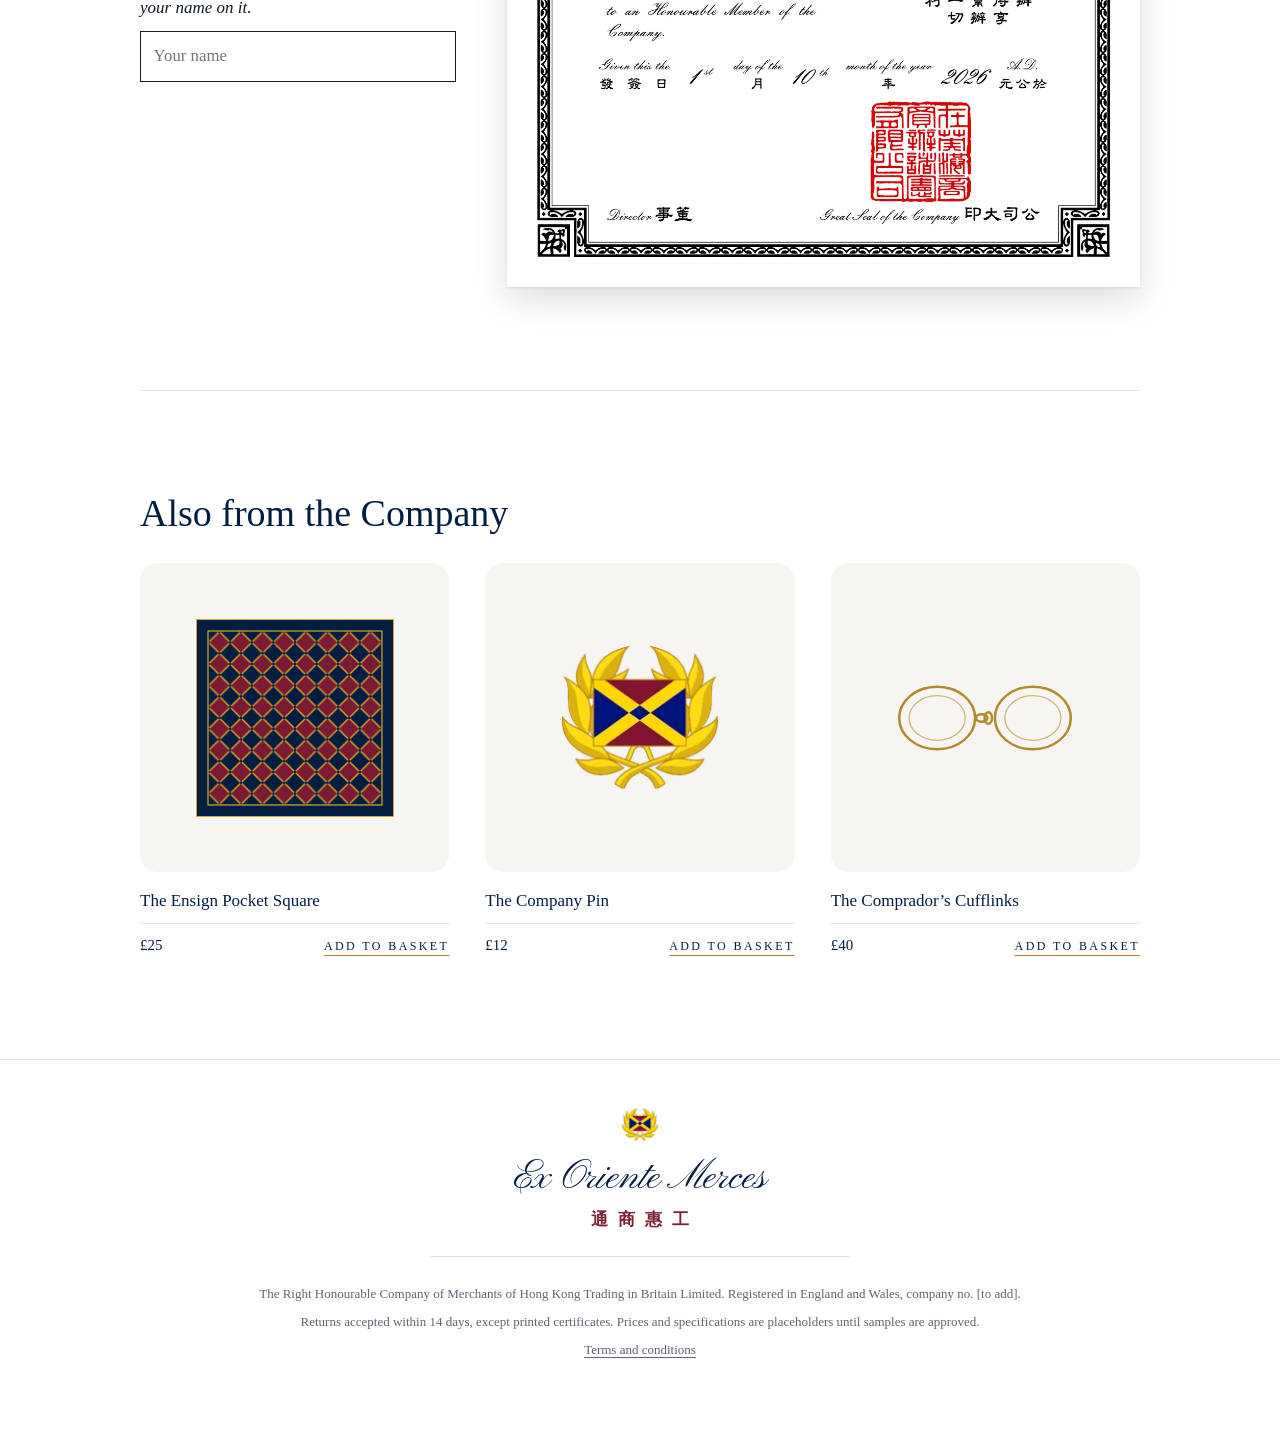
==== commit b24a9174: "Revert full-width certificate; side-by-side with certificate taking 2/3 of the row" ====
--- a/index.html
+++ b/index.html
@@ -20,9 +20,8 @@
 .cname span{display:block;font-style:italic;margin-bottom:.45em}
 .cname input{width:100%;max-width:24rem;font:inherit;font-size:1.05rem;padding:.6em .75em;border:1px solid currentColor;border-radius:0;background:#fff;color:inherit}
 footer a.tlink{font:inherit;color:inherit;text-decoration:underline;text-underline-offset:3px}
-.member{grid-template-columns:1fr;justify-items:center;row-gap:clamp(32px,5vw,56px)}
-.member .txt{justify-self:center;max-width:44ch}
-.cert2{width:min(100%,820px)}
+.member{grid-template-columns:minmax(0,1fr) minmax(0,2fr);gap:clamp(32px,4vw,56px)}
+@media (max-width:820px){.member{grid-template-columns:1fr}}
 </style>
 </head>
 <body>
